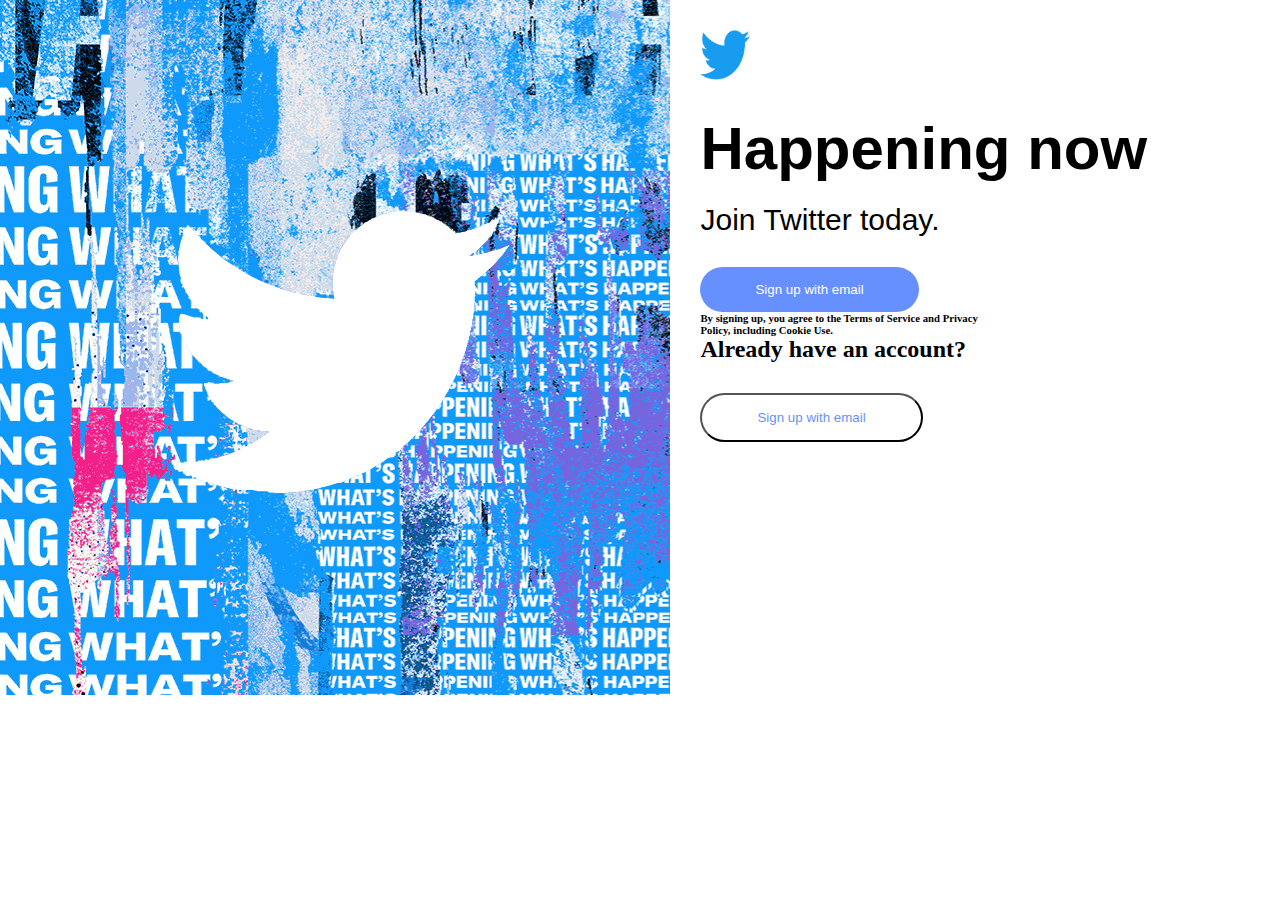
==== index.html @ f8c590e1 "working-on-loginpage" ====
<!DOCTYPE html>
<htm>

    <head>
        <title>Twitter login</title>
        <link href="./css/login-signup-style.css" type="text/css" rel="stylesheet" />
        <script src="./javascript/javascript.js" type="text/javascript"></script>
    </head>

    <body>
        <div class="login">
            <div class="image">
                <div class="logo">
                    <img src="./images/twitter-logo.jpg">
                </div>
            </div>
            <div class="login-info">
                <div>
                    <img src="./images/Twitter-logo-login.png" class="logo-login">
                    <div>
                        <div class="sign-info">

                            <h1>Happening now</h1>
                            <p>Join Twitter today.</p>
                            <div class="btn-section">
                                <button class="signup-btn">
                                    Sign up with email
                                </button>
                                <h6>By signing up, you agree to the Terms of Service and Privacy Policy, including
                                    Cookie Use.</h6>
                                <h2>Already have an account?</h2>
                                <button class="signin-btn">
                                    Sign up with email
                                </button>
                            </div>


                        </div>

                    </div>
                </div>





    </body>






</htm>
---- css/login-signup-style.css ----
/* css file for login signup page */
* {
    margin: 0;
    padding: 0;
    box-sizing: border-box;
  }

/* .image{

    width: 50%;
} */
.login{
    display: flex;
}
.image{
    background-image: url("../images/login-img.jpg");
    width: 55%;
    height: 100%;
    min-width: 400px;
}
.logo{
    display: flex;
    justify-content: center;
    padding: 200px;
}
.login-info{
    width: 50%;
    height: 100%;
}
.logo-login{
    margin: 30px 30px;
    width: 50px;
    height: 50px;
}
.sign-info{
    display: flex;
    flex-direction: column;
    margin-left: 30px;
}
.sign-info> h1{
    font-size: 60px;
    font-family: Arial, Helvetica, sans-serif;
}
.sign-info> p{
    margin-top: 20px;
    font-size: 30px;
    font-family: Arial, Helvetica, sans-serif;
}
.sign-info> h2 {
    margin-top: 20px;
    
    font-family: Arial, Helvetica, sans-serif;

}
.btn-section{
    width: 50%;
}
.signup-btn{
    border-radius: 50px;
    padding: 15px 55px;
    margin-top: 30px;
    background-color: rgb(103, 144, 255);
    color: white;
    border: 0px;
}
.signin-btn{
    border-radius: 50px;
    padding: 15px 55px;
    margin-top: 30px;
    background-color: rgb(255, 255, 255);
    color: rgb(103, 144, 255);
}
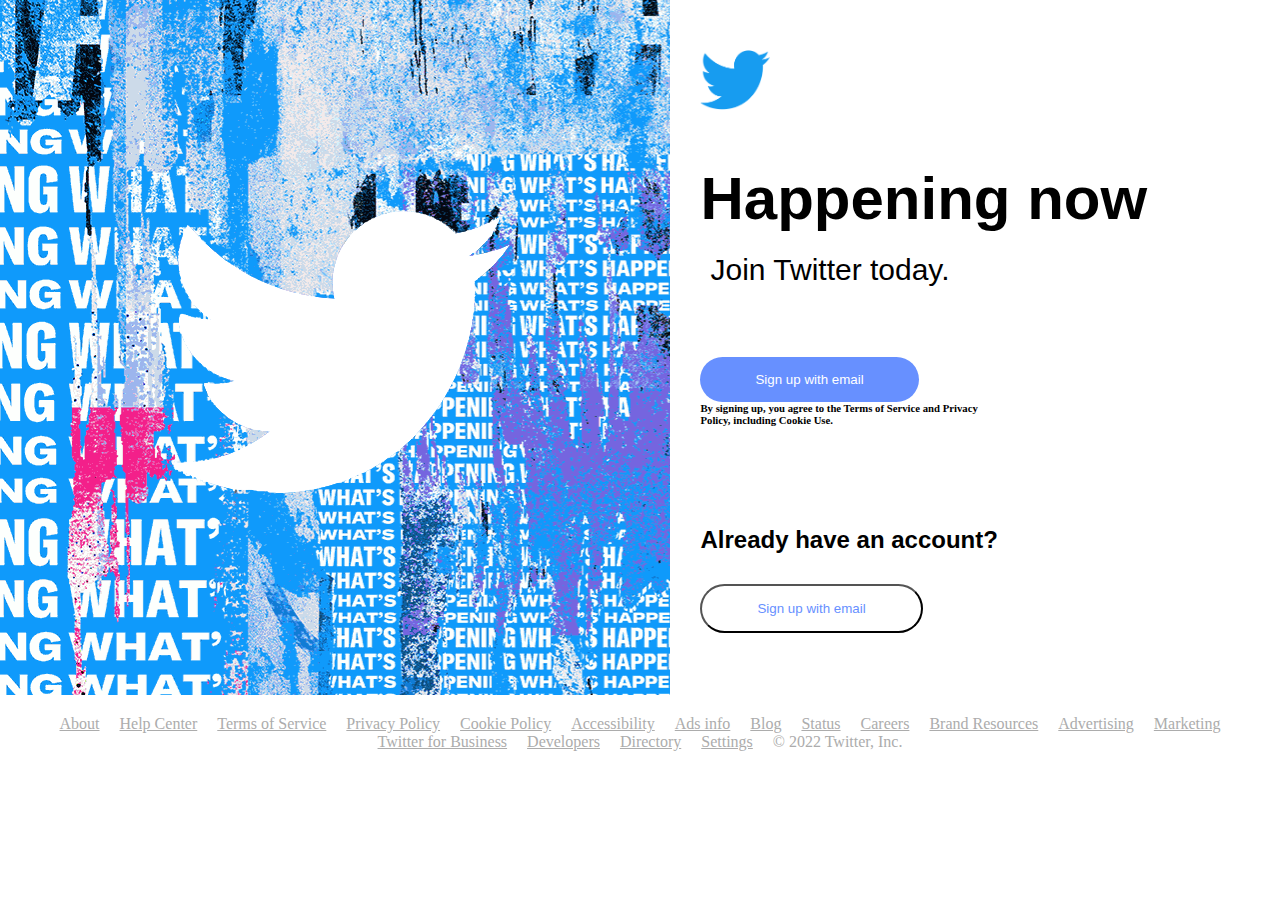
==== commit 042e2a5b: "add-info-section-loginpage" ====
--- a/index.html
+++ b/index.html
@@ -19,7 +19,6 @@
                     <img src="./images/Twitter-logo-login.png" class="logo-login">
                     <div>
                         <div class="sign-info">
-
                             <h1>Happening now</h1>
                             <p>Join Twitter today.</p>
                             <div class="btn-section">
@@ -33,13 +32,31 @@
                                     Sign up with email
                                 </button>
                             </div>
-
-
                         </div>
-
                     </div>
                 </div>
-
+            </div>
+        </div>
+        <div class="information">
+            <a href="https://about.twitter.com/en">About</a>
+            <a href="https://help.twitter.com">Help Center</a>
+            <a href="https://twitter.com/en/tos">Terms of Service</a>
+            <a href="https://twitter.com/en/tos">Privacy Policy</a>
+            <a href="https://twitter.com/en/privacy">Cookie Policy</a>
+            <a href="https://help.twitter.com/en/resources/accessibility">Accessibility</a>
+            <a href="https://business.twitter.com/en/help/troubleshooting/how-twitter-ads-work.html?ref=web-twc-ao-gbl-adsinfo&utm_source=twc&utm_medium=web&utm_campaign=ao&utm_content=adsinfo">Ads info</a>
+            <a href="https://blog.twitter.com/">Blog</a>
+            <a href="https://status.twitterstat.us/">Status</a>
+            <a href="https://careers.twitter.com/">Careers</a>
+            <a href="https://about.twitter.com/en/who-we-are/brand-toolkit">Brand Resources</a>
+            <a href="https://ads.twitter.com/login?ref=gl-tw-tw-twitter-advertise">Advertising</a>
+            <a href="https://marketing.twitter.com/en">Marketing</a>
+            <a href="https://business.twitter.com/?ref=web-twc-ao-gbl-twitterforbusiness&utm_source=twc&utm_medium=web&utm_campaign=ao&utm_content=twitterforbusiness">Twitter for Business</a>
+            <a href="https://developer.twitter.com/en">Developers</a>
+            <a href="https://twitter.com/i/directory/profiles">Directory</a>
+            <a href="https://twitter.com/settings">Settings</a>
+            <p>© 2022 Twitter, Inc.</p>
+        </div>
 
 
 
--- a/css/login-signup-style.css
+++ b/css/login-signup-style.css
@@ -28,9 +28,9 @@
     height: 100%;
 }
 .logo-login{
-    margin: 30px 30px;
-    width: 50px;
-    height: 50px;
+    margin: 50px 30px;
+    width: 70px;
+    height: 60px;
 }
 .sign-info{
     display: flex;
@@ -45,23 +45,21 @@
     margin-top: 20px;
     font-size: 30px;
     font-family: Arial, Helvetica, sans-serif;
+    color: black;
 }
-.sign-info> h2 {
-    margin-top: 20px;
-    
-    font-family: Arial, Helvetica, sans-serif;
 
-}
 .btn-section{
     width: 50%;
+    min-width: 300px;
 }
 .signup-btn{
     border-radius: 50px;
     padding: 15px 55px;
-    margin-top: 30px;
+    margin-top: 70px;
     background-color: rgb(103, 144, 255);
     color: white;
     border: 0px;
+    cursor: pointer;
 }
 .signin-btn{
     border-radius: 50px;
@@ -69,6 +67,22 @@
     margin-top: 30px;
     background-color: rgb(255, 255, 255);
     color: rgb(103, 144, 255);
+    cursor: pointer;
+}
+.btn-section > h2 {
+    margin-top: 100px;
+    font-weight: bold;
+    font-family: Arial, Helvetica, sans-serif;
+}
+.information{
+    display: flex;
+    flex-wrap: wrap;
+    margin-top: 20px;
+    justify-content: center;
+}
+.information > a ,p {
+    color: rgb(172, 172, 172);
+    margin: 0 10px;
 }
 
 
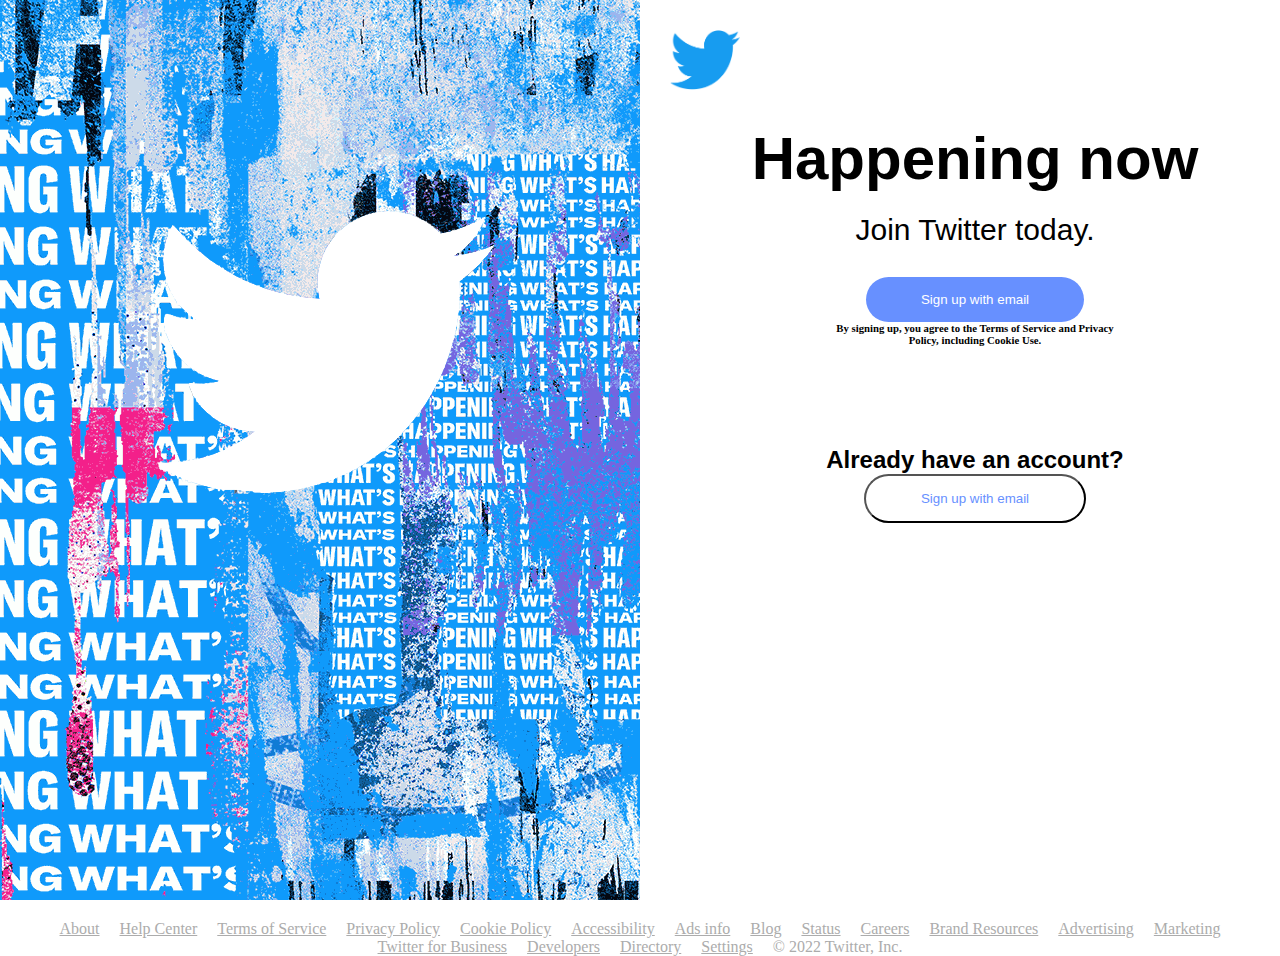
==== commit baa0fc61: "responsive-loginpage" ====
--- a/index.html
+++ b/index.html
@@ -4,7 +4,8 @@
     <head>
         <title>Twitter login</title>
         <link href="./css/login-signup-style.css" type="text/css" rel="stylesheet" />
-        <script src="./javascript/javascript.js" type="text/javascript"></script>
+        
+        <meta name="viewport" content="width=device-width, initial-scale=1.0">
     </head>
 
     <body>
@@ -60,7 +61,7 @@
 
 
 
-
+        <script src="./javascript/javascript.js" type="text/javascript"></script>
     </body>
 
 
--- a/css/login-signup-style.css
+++ b/css/login-signup-style.css
@@ -11,12 +11,15 @@
 } */
 .login{
     display: flex;
+    flex-wrap: wrap;
 }
 .image{
+    order: 2;
     background-image: url("../images/login-img.jpg");
-    width: 55%;
-    height: 100%;
-    min-width: 400px;
+    background-repeat: no-repeat;
+    width: 100%;
+    height: 100vh;
+    min-width: 300px;
 }
 .logo{
     display: flex;
@@ -24,11 +27,14 @@
     padding: 200px;
 }
 .login-info{
-    width: 50%;
-    height: 100%;
+    order: 1;
+    width: 100%;
+    height: 100vh;
+    
+    
 }
 .logo-login{
-    margin: 50px 30px;
+    margin: 30px 30px;
     width: 70px;
     height: 60px;
 }
@@ -36,6 +42,7 @@
     display: flex;
     flex-direction: column;
     margin-left: 30px;
+    align-items: center;
 }
 .sign-info> h1{
     font-size: 60px;
@@ -51,11 +58,13 @@
 .btn-section{
     width: 50%;
     min-width: 300px;
+    margin-top: 30px;
+    row-gap: 30px;
+    text-align: center;
 }
 .signup-btn{
     border-radius: 50px;
     padding: 15px 55px;
-    margin-top: 70px;
     background-color: rgb(103, 144, 255);
     color: white;
     border: 0px;
@@ -64,7 +73,6 @@
 .signin-btn{
     border-radius: 50px;
     padding: 15px 55px;
-    margin-top: 30px;
     background-color: rgb(255, 255, 255);
     color: rgb(103, 144, 255);
     cursor: pointer;
@@ -85,5 +93,14 @@
     margin: 0 10px;
 }
 
+@media  (min-width: 768px) {
+    .image{
+        width: 50%;
+        order: 1;
+    }
+    .login-info{
+        order: 2;
+        width: 50%;
+    }
+}
 
-
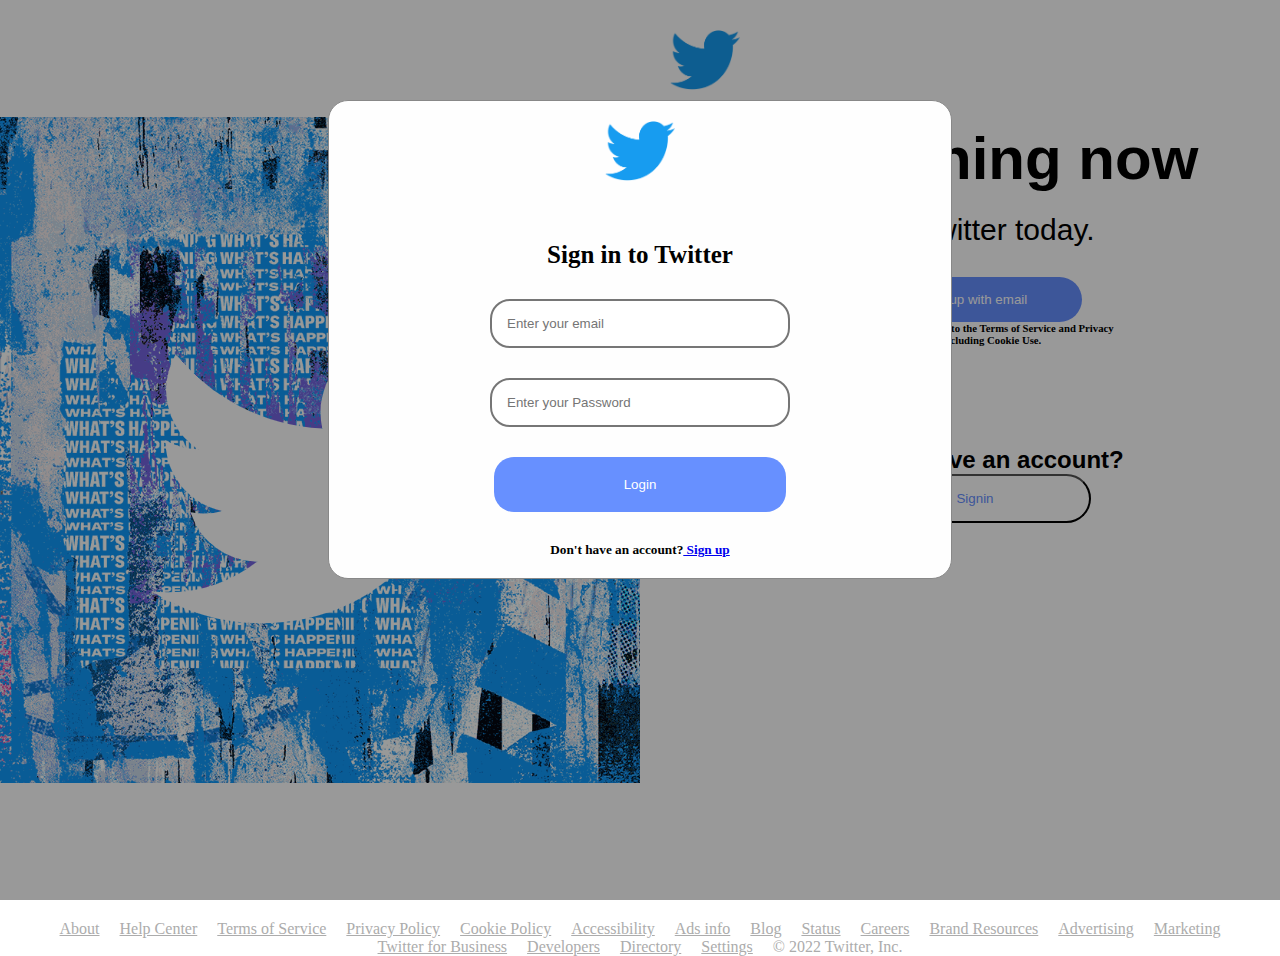
==== commit ff175386: "start-login-popup" ====
--- a/index.html
+++ b/index.html
@@ -4,17 +4,13 @@
     <head>
         <title>Twitter login</title>
         <link href="./css/login-signup-style.css" type="text/css" rel="stylesheet" />
-        
+
         <meta name="viewport" content="width=device-width, initial-scale=1.0">
     </head>
 
     <body>
         <div class="login">
-            <div class="image">
-                <div class="logo">
-                    <img src="./images/twitter-logo.jpg">
-                </div>
-            </div>
+            <div class="image"></div>
             <div class="login-info">
                 <div>
                     <img src="./images/Twitter-logo-login.png" class="logo-login">
@@ -24,13 +20,13 @@
                             <p>Join Twitter today.</p>
                             <div class="btn-section">
                                 <button class="signup-btn">
-                                    Sign up with email
+                                    Signup with email
                                 </button>
                                 <h6>By signing up, you agree to the Terms of Service and Privacy Policy, including
                                     Cookie Use.</h6>
                                 <h2>Already have an account?</h2>
                                 <button class="signin-btn">
-                                    Sign up with email
+                                    Signin
                                 </button>
                             </div>
                         </div>
@@ -45,18 +41,34 @@
             <a href="https://twitter.com/en/tos">Privacy Policy</a>
             <a href="https://twitter.com/en/privacy">Cookie Policy</a>
             <a href="https://help.twitter.com/en/resources/accessibility">Accessibility</a>
-            <a href="https://business.twitter.com/en/help/troubleshooting/how-twitter-ads-work.html?ref=web-twc-ao-gbl-adsinfo&utm_source=twc&utm_medium=web&utm_campaign=ao&utm_content=adsinfo">Ads info</a>
+            <a
+                href="https://business.twitter.com/en/help/troubleshooting/how-twitter-ads-work.html?ref=web-twc-ao-gbl-adsinfo&utm_source=twc&utm_medium=web&utm_campaign=ao&utm_content=adsinfo">Ads
+                info</a>
             <a href="https://blog.twitter.com/">Blog</a>
             <a href="https://status.twitterstat.us/">Status</a>
             <a href="https://careers.twitter.com/">Careers</a>
             <a href="https://about.twitter.com/en/who-we-are/brand-toolkit">Brand Resources</a>
             <a href="https://ads.twitter.com/login?ref=gl-tw-tw-twitter-advertise">Advertising</a>
             <a href="https://marketing.twitter.com/en">Marketing</a>
-            <a href="https://business.twitter.com/?ref=web-twc-ao-gbl-twitterforbusiness&utm_source=twc&utm_medium=web&utm_campaign=ao&utm_content=twitterforbusiness">Twitter for Business</a>
+            <a
+                href="https://business.twitter.com/?ref=web-twc-ao-gbl-twitterforbusiness&utm_source=twc&utm_medium=web&utm_campaign=ao&utm_content=twitterforbusiness">Twitter
+                for Business</a>
             <a href="https://developer.twitter.com/en">Developers</a>
             <a href="https://twitter.com/i/directory/profiles">Directory</a>
             <a href="https://twitter.com/settings">Settings</a>
             <p>© 2022 Twitter, Inc.</p>
+        </div>
+        <div class="pop-up">
+            <div class="popup-content">
+                <img src="./images/Twitter-logo-login.png" class="logo-signin">
+                <p>Sign in to Twitter</p>
+                <input class="signin-input" placeholder="Enter your email">
+                <input class="signin-input" placeholder="Enter your Password">
+                <button class="Login-btn">
+                    Login
+                </button>
+                <h5>Don't have an account?<a href="#"> Sign up</a> </h5>
+            </div>
         </div>
 
 
--- a/css/login-signup-style.css
+++ b/css/login-signup-style.css
@@ -4,34 +4,24 @@
     padding: 0;
     box-sizing: border-box;
   }
-
-/* .image{
-
-    width: 50%;
-} */
 .login{
     display: flex;
     flex-wrap: wrap;
+    
 }
 .image{
     order: 2;
     background-image: url("../images/login-img.jpg");
     background-repeat: no-repeat;
+    background-position: center;
     width: 100%;
     height: 100vh;
     min-width: 300px;
 }
-.logo{
-    display: flex;
-    justify-content: center;
-    padding: 200px;
-}
 .login-info{
     order: 1;
     width: 100%;
-    height: 100vh;
-    
-    
+    height: 100%;
 }
 .logo-login{
     margin: 30px 30px;
@@ -43,6 +33,7 @@
     flex-direction: column;
     margin-left: 30px;
     align-items: center;
+    margin-bottom: 50px;
 }
 .sign-info> h1{
     font-size: 60px;
@@ -72,7 +63,7 @@
 }
 .signin-btn{
     border-radius: 50px;
-    padding: 15px 55px;
+    padding: 15px 95px;
     background-color: rgb(255, 255, 255);
     color: rgb(103, 144, 255);
     cursor: pointer;
@@ -92,6 +83,64 @@
     color: rgb(172, 172, 172);
     margin: 0 10px;
 }
+/*  */
+.pop-up{
+    display: block; /* Hidden by default */
+    position: fixed; /* Stay in place */
+    z-index: 1; /* Sit on top */
+    padding: 100px 250px; /* Location of the box */
+    left: 0;
+    top: 0;
+    width: 100%; /* Full width */
+    height: 100%; /* Full height */
+    /* overflow: scroll; Enable scroll if needed */
+    background-color: rgb(0,0,0); /* Fallback color */
+    background-color: rgba(0,0,0,0.4); /* Black w/ opacity */
+}
+.popup-content{
+    display: flex;
+    flex-direction: column;
+    gap: 30px;
+    background-color: #fefefe;
+    margin: auto;
+    padding: 20px;
+    border: 1px solid #888;
+    width: 80%;
+    align-items: center;
+    border-radius: 20px;
+    min-width: 400px;
+    
+}
+.popup-content> p{
+    text-align: center;
+    font-size: 25px;
+    font-weight: bold;
+    color: black;
+    margin-top: 30px;
+    
+}
+.popup-content > h5{
+    text-align: center;
+}
+.logo-signin{
+    
+    width: 70px;
+    height: 60px;
+}
+.signin-input{
+    width: 300px;
+    padding: 15px;
+    border-radius: 20px;
+    border-style: solid;
+}
+.Login-btn{
+    padding: 20px 130px;
+    border-radius: 20px;
+    background-color: rgb(103, 144, 255);
+    color: white;
+    border: 0;
+    cursor: pointer;
+}
 
 @media  (min-width: 768px) {
     .image{
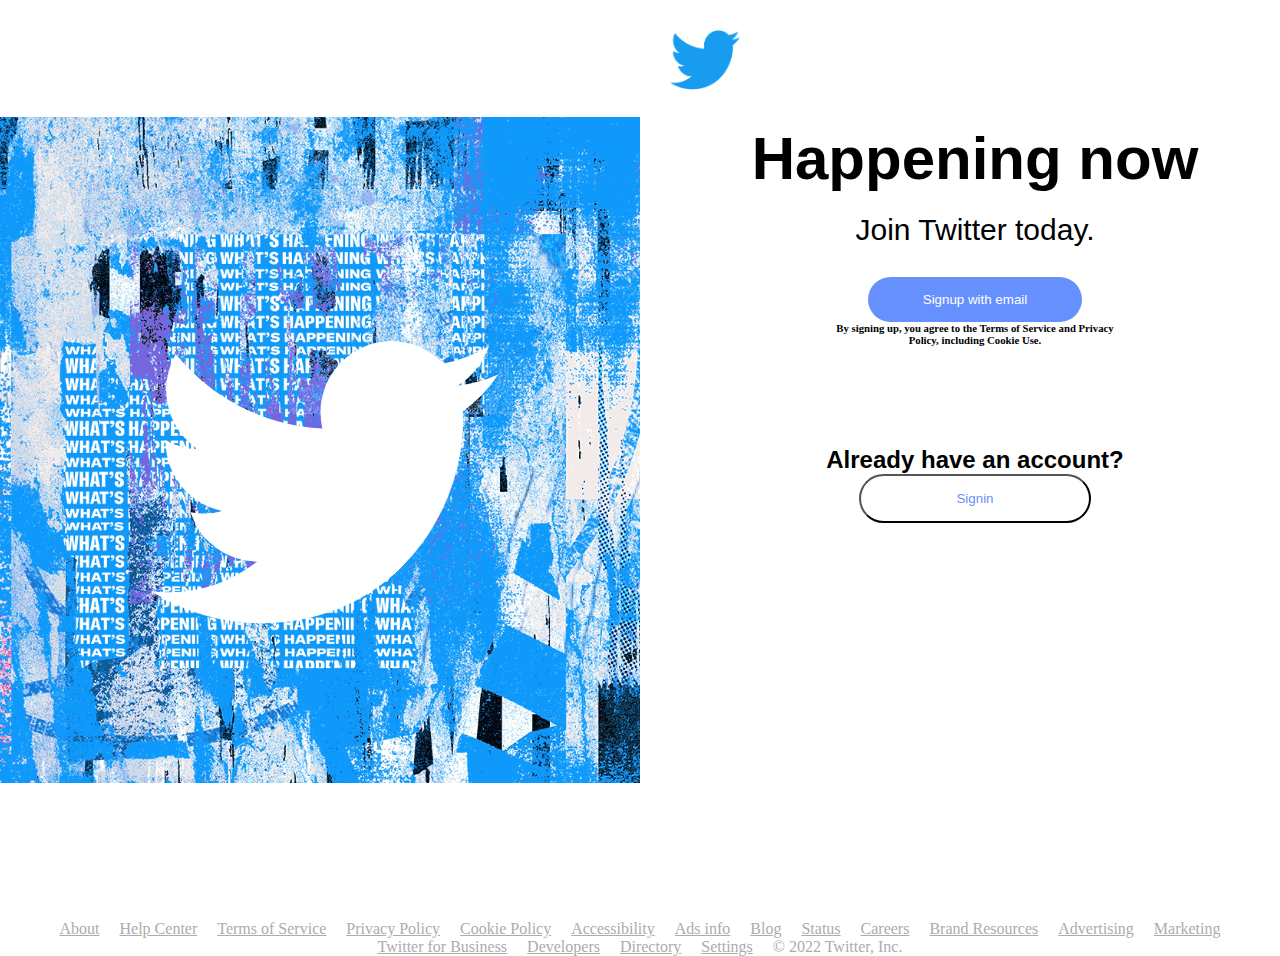
==== commit 03d63f25: "fexing-popup" ====
--- a/index.html
+++ b/index.html
@@ -4,67 +4,69 @@
     <head>
         <title>Twitter login</title>
         <link href="./css/login-signup-style.css" type="text/css" rel="stylesheet" />
-
         <meta name="viewport" content="width=device-width, initial-scale=1.0">
     </head>
 
     <body>
-        <div class="login">
-            <div class="image"></div>
-            <div class="login-info">
-                <div>
-                    <img src="./images/Twitter-logo-login.png" class="logo-login">
+        <div class="login-page" id="login-page">
+            <div class="login">
+                <div class="image"></div>
+                <div class="login-info">
                     <div>
-                        <div class="sign-info">
-                            <h1>Happening now</h1>
-                            <p>Join Twitter today.</p>
-                            <div class="btn-section">
-                                <button class="signup-btn">
-                                    Signup with email
-                                </button>
-                                <h6>By signing up, you agree to the Terms of Service and Privacy Policy, including
-                                    Cookie Use.</h6>
-                                <h2>Already have an account?</h2>
-                                <button class="signin-btn">
-                                    Signin
-                                </button>
+                        <img src="./images/Twitter-logo-login.png" class="logo-login">
+                        <div>
+                            <div class="sign-info">
+                                <h1>Happening now</h1>
+                                <p>Join Twitter today.</p>
+                                <div class="btn-section">
+                                    <button class="signup-btn" >
+                                        Signup with email
+                                    </button>
+                                    <h6>By signing up, you agree to the Terms of Service and Privacy Policy, including
+                                        Cookie Use.</h6>
+                                    <h2>Already have an account?</h2>
+                                    <button class="signin-btn" id="log-in-btn">
+                                        Signin
+                                    </button>
+                                </div>
                             </div>
                         </div>
                     </div>
                 </div>
             </div>
+            <div class="information">
+                <a href="https://about.twitter.com/en">About</a>
+                <a href="https://help.twitter.com">Help Center</a>
+                <a href="https://twitter.com/en/tos">Terms of Service</a>
+                <a href="https://twitter.com/en/tos">Privacy Policy</a>
+                <a href="https://twitter.com/en/privacy">Cookie Policy</a>
+                <a href="https://help.twitter.com/en/resources/accessibility">Accessibility</a>
+                <a
+                    href="https://business.twitter.com/en/help/troubleshooting/how-twitter-ads-work.html?ref=web-twc-ao-gbl-adsinfo&utm_source=twc&utm_medium=web&utm_campaign=ao&utm_content=adsinfo">Ads
+                    info</a>
+                <a href="https://blog.twitter.com/">Blog</a>
+                <a href="https://status.twitterstat.us/">Status</a>
+                <a href="https://careers.twitter.com/">Careers</a>
+                <a href="https://about.twitter.com/en/who-we-are/brand-toolkit">Brand Resources</a>
+                <a href="https://ads.twitter.com/login?ref=gl-tw-tw-twitter-advertise">Advertising</a>
+                <a href="https://marketing.twitter.com/en">Marketing</a>
+                <a
+                    href="https://business.twitter.com/?ref=web-twc-ao-gbl-twitterforbusiness&utm_source=twc&utm_medium=web&utm_campaign=ao&utm_content=twitterforbusiness">Twitter
+                    for Business</a>
+                <a href="https://developer.twitter.com/en">Developers</a>
+                <a href="https://twitter.com/i/directory/profiles">Directory</a>
+                <a href="https://twitter.com/settings">Settings</a>
+                <p>© 2022 Twitter, Inc.</p>
+            </div>
         </div>
-        <div class="information">
-            <a href="https://about.twitter.com/en">About</a>
-            <a href="https://help.twitter.com">Help Center</a>
-            <a href="https://twitter.com/en/tos">Terms of Service</a>
-            <a href="https://twitter.com/en/tos">Privacy Policy</a>
-            <a href="https://twitter.com/en/privacy">Cookie Policy</a>
-            <a href="https://help.twitter.com/en/resources/accessibility">Accessibility</a>
-            <a
-                href="https://business.twitter.com/en/help/troubleshooting/how-twitter-ads-work.html?ref=web-twc-ao-gbl-adsinfo&utm_source=twc&utm_medium=web&utm_campaign=ao&utm_content=adsinfo">Ads
-                info</a>
-            <a href="https://blog.twitter.com/">Blog</a>
-            <a href="https://status.twitterstat.us/">Status</a>
-            <a href="https://careers.twitter.com/">Careers</a>
-            <a href="https://about.twitter.com/en/who-we-are/brand-toolkit">Brand Resources</a>
-            <a href="https://ads.twitter.com/login?ref=gl-tw-tw-twitter-advertise">Advertising</a>
-            <a href="https://marketing.twitter.com/en">Marketing</a>
-            <a
-                href="https://business.twitter.com/?ref=web-twc-ao-gbl-twitterforbusiness&utm_source=twc&utm_medium=web&utm_campaign=ao&utm_content=twitterforbusiness">Twitter
-                for Business</a>
-            <a href="https://developer.twitter.com/en">Developers</a>
-            <a href="https://twitter.com/i/directory/profiles">Directory</a>
-            <a href="https://twitter.com/settings">Settings</a>
-            <p>© 2022 Twitter, Inc.</p>
-        </div>
-        <div class="pop-up">
+        <div class="pop-up" id="pop-up">
             <div class="popup-content">
+                <span class="close" id="close">&times;</span>
                 <img src="./images/Twitter-logo-login.png" class="logo-signin">
                 <p>Sign in to Twitter</p>
                 <input class="signin-input" placeholder="Enter your email">
                 <input class="signin-input" placeholder="Enter your Password">
-                <button class="Login-btn">
+                <button class="Login-btn" >
                     Login
                 </button>
                 <h5>Don't have an account?<a href="#"> Sign up</a> </h5>
--- a/css/login-signup-style.css
+++ b/css/login-signup-style.css
@@ -3,13 +3,19 @@
     margin: 0;
     padding: 0;
     box-sizing: border-box;
-  }
-.login{
+}
+
+.login-page {
+    display: block;
+}
+
+.login {
     display: flex;
     flex-wrap: wrap;
-    
-}
-.image{
+
+}
+
+.image {
     order: 2;
     background-image: url("../images/login-img.jpg");
     background-repeat: no-repeat;
@@ -18,42 +24,48 @@
     height: 100vh;
     min-width: 300px;
 }
-.login-info{
+
+.login-info {
     order: 1;
     width: 100%;
     height: 100%;
 }
-.logo-login{
+
+.logo-login {
     margin: 30px 30px;
     width: 70px;
     height: 60px;
 }
-.sign-info{
+
+.sign-info {
     display: flex;
     flex-direction: column;
     margin-left: 30px;
     align-items: center;
     margin-bottom: 50px;
 }
-.sign-info> h1{
+
+.sign-info>h1 {
     font-size: 60px;
     font-family: Arial, Helvetica, sans-serif;
 }
-.sign-info> p{
+
+.sign-info>p {
     margin-top: 20px;
     font-size: 30px;
     font-family: Arial, Helvetica, sans-serif;
     color: black;
 }
 
-.btn-section{
+.btn-section {
     width: 50%;
     min-width: 300px;
     margin-top: 30px;
     row-gap: 30px;
     text-align: center;
 }
-.signup-btn{
+
+.signup-btn {
     border-radius: 50px;
     padding: 15px 55px;
     background-color: rgb(103, 144, 255);
@@ -61,79 +73,81 @@
     border: 0px;
     cursor: pointer;
 }
-.signin-btn{
+
+.signin-btn {
     border-radius: 50px;
     padding: 15px 95px;
     background-color: rgb(255, 255, 255);
     color: rgb(103, 144, 255);
     cursor: pointer;
 }
-.btn-section > h2 {
+
+.btn-section>h2 {
     margin-top: 100px;
     font-weight: bold;
     font-family: Arial, Helvetica, sans-serif;
 }
-.information{
+
+.information {
     display: flex;
     flex-wrap: wrap;
     margin-top: 20px;
     justify-content: center;
 }
-.information > a ,p {
+
+.information>a,
+p {
     color: rgb(172, 172, 172);
     margin: 0 10px;
 }
+
 /*  */
-.pop-up{
-    display: block; /* Hidden by default */
-    position: fixed; /* Stay in place */
-    z-index: 1; /* Sit on top */
-    padding: 100px 250px; /* Location of the box */
-    left: 0;
-    top: 0;
-    width: 100%; /* Full width */
-    height: 100%; /* Full height */
-    /* overflow: scroll; Enable scroll if needed */
-    background-color: rgb(0,0,0); /* Fallback color */
-    background-color: rgba(0,0,0,0.4); /* Black w/ opacity */
-}
-.popup-content{
+.pop-up {
+    display: none;
+    height: 80vh;
+}
+
+.popup-content {
     display: flex;
     flex-direction: column;
     gap: 30px;
     background-color: #fefefe;
     margin: auto;
     padding: 20px;
-    border: 1px solid #888;
     width: 80%;
     align-items: center;
     border-radius: 20px;
     min-width: 400px;
-    
-}
-.popup-content> p{
+
+}
+
+.popup-content>p {
     text-align: center;
     font-size: 25px;
     font-weight: bold;
     color: black;
     margin-top: 30px;
-    
-}
-.popup-content > h5{
+
+}
+
+.popup-content>h5 {
     text-align: center;
 }
-.logo-signin{
-    
+
+.logo-signin {
+
     width: 70px;
     height: 60px;
 }
-.signin-input{
+
+.signin-input {
     width: 300px;
     padding: 15px;
     border-radius: 20px;
     border-style: solid;
 }
-.Login-btn{
+
+.Login-btn {
     padding: 20px 130px;
     border-radius: 20px;
     background-color: rgb(103, 144, 255);
@@ -141,15 +155,64 @@
     border: 0;
     cursor: pointer;
 }
-
-@media  (min-width: 768px) {
-    .image{
+.close {
+    display: none;
+}
+
+@media (min-width: 768px) {
+    .login-page {
+        display: block;
+    }
+
+    .image {
         width: 50%;
+        padding: 50px;
         order: 1;
     }
-    .login-info{
+
+    .login-info {
         order: 2;
         width: 50%;
     }
-}
-
+    .pop-up {
+        display: none;
+        /* Hidden by default */
+        position: fixed;
+        /* Stay in place */
+        z-index: 1;
+        /* Sit on top */
+        padding: 100px 250px;
+        /* Location of the box */
+        left: 0;
+        top: 0;
+        width: 100%;
+        /* Full width */
+        height: 100%;
+        /* Full height */
+        /* overflow: scroll; Enable scroll if needed */
+        background-color: rgb(0, 0, 0);
+        /* Fallback color */
+        background-color: rgba(0, 0, 0, 0.4);
+        /* Black w/ opacity */
+    }
+
+    .popup-content {
+        border: 1px solid black;
+    }
+
+    /*  */
+    .close {
+        display: block;
+        color: #aaaaaa;
+        float: right;
+        font-size: 28px;
+        font-weight: bold;
+    }
+
+    .close:hover,
+    .close:focus {
+        color: #000;
+        text-decoration: none;
+        cursor: pointer;
+    }
+}